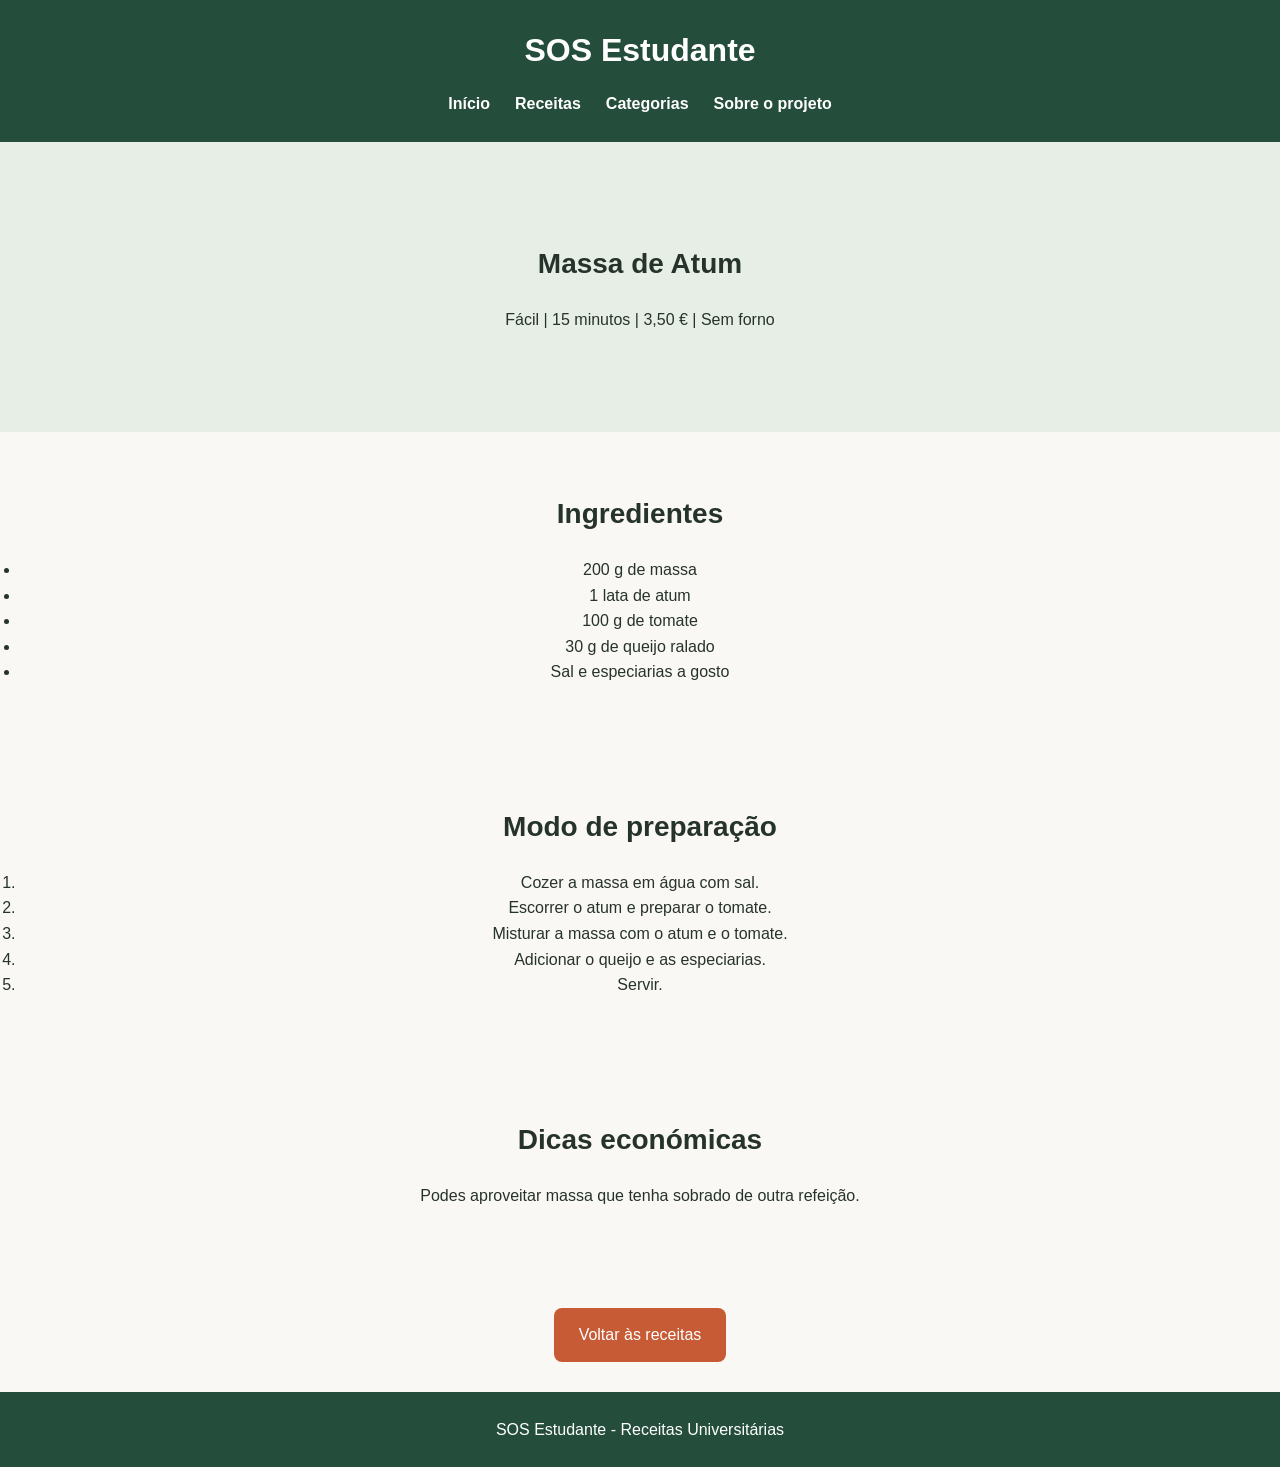
==== receita.html @ 29cf78cd "Adiciona pagina de detalhe da receita e navegacao entre  receitas" ====
<!DOCTYPE html>
<html lang="pt">

<head>
    <meta charset="UTF-8">
    <meta name="viewport" content="width=device-width, initial-scale=1.0">
    <title>Massa de Atum - SOS Estudante</title>

    <link rel="stylesheet" href="css/style.css">
</head>

<body>

    <header>
        <h1>SOS Estudante</h1>

        <nav>
            <a href="index.html">Início</a>
            <a href="receitas.html">Receitas</a>
            <a href="receitas.html#categorias">Categorias</a>
            <a href="index.html#sobre">Sobre o projeto</a>
        </nav>
    </header>

    <main>

        <section>
            <h2>Massa de Atum</h2>
            <p>Fácil | 15 minutos | 3,50 € | Sem forno</p>
        </section>

        <section>
            <h2>Ingredientes</h2>

            <ul>
                <li>200 g de massa</li>
                <li>1 lata de atum</li>
                <li>100 g de tomate</li>
                <li>30 g de queijo ralado</li>
                <li>Sal e especiarias a gosto</li>
            </ul>
        </section>

        <section>
            <h2>Modo de preparação</h2>

            <ol>
                <li>Cozer a massa em água com sal.</li>
                <li>Escorrer o atum e preparar o tomate.</li>
                <li>Misturar a massa com o atum e o tomate.</li>
                <li>Adicionar o queijo e as especiarias.</li>
                <li>Servir.</li>
            </ol>
        </section>

        <section>
            <h2>Dicas económicas</h2>

            <p>
                Podes aproveitar massa que tenha sobrado
                de outra refeição.
            </p>
        </section>
        <section class="voltar-receitas">
            <a href="receitas.html" class="botao-receita">
                Voltar às receitas
            </a>
        </section>


    </main>

    <footer>
        <p>SOS Estudante - Receitas Universitárias</p>
    </footer>

</body>
</html>
---- css/style.css ----
/* Estilo geral */
* {
    margin: 0;
    padding: 0;
    box-sizing: border-box;
}

body {
    font-family: Arial, sans-serif;
    background-color: #faf8f4;
    color: #26332b;
    line-height: 1.6;
}

/* Cabeçalho */
header {
    background-color: #244d3b;
    color: white;
    padding: 25px;
    text-align: center;
}

header h1 {
    margin-bottom: 15px;
    font-size: 32px;
}

nav {
    display: flex;
    justify-content: center;
    flex-wrap: wrap;
    gap: 25px;
}

nav a {
    color: white;
    text-decoration: none;
    font-weight: bold;
}

nav a:hover {
    color: #f4c77a;
}

/* Secções */
main section {
    padding: 60px 20px;
    text-align: center;
}

main section:first-child {
    background-color: #e7eee5;
    padding: 100px 20px;
}

h2 {
    font-size: 28px;
    margin-bottom: 20px;
}

/* Botões das categorias */
button {
    background-color: #c65b36;
    color: white;
    border: none;
    border-radius: 8px;
    padding: 14px 25px;
    margin: 8px;
    font-size: 16px;
    cursor: pointer;
}

button:hover {
    background-color: #a74628;
}

/* Receitas */
#receitas {
    background-color: #fff;
}

article {
    display: inline-block;
    vertical-align: top;
    background-color: #f4f1ea;
    width: 260px;
    min-height: 130px;
    margin: 15px;
    padding: 25px;
    border-radius: 12px;
    box-shadow: 0 4px 12px rgba(0,0,0,0.08);
}

article h3 {
    margin-bottom: 12px;
    color: #244d3b;
}

/* Sobre o projeto */
#sobre {
    background-color: #e7eee5;
}

/* Rodapé */
footer {
    background-color: #244d3b;
    color: white;
    padding: 25px;
    text-align: center;
}

/* Adaptação a telemóveis */
@media (max-width: 600px) {
    header h1 {
        font-size: 26px;
    }

    nav {
        gap: 12px;
    }

    main section {
        padding: 40px 15px;
    }

    h2 {
        font-size: 23px;
    }

    article {
        display: block;
        width: 100%;
        max-width: 340px;
        margin: 15px auto;
    }
}


/* Barra de pesquisa */
#pesquisa {
    width: 100%;
    max-width: 450px;
    padding: 14px;
    margin: 20px 0;
    border: 1px solid #ccc;
    border-radius: 8px;
    font-size: 16px;
}

/* Destaque da barra quando selecionada */
#pesquisa:focus {
    outline: none;
    border-color: #244d3b;
}

/* Organização dos filtros */
.filtros {
    display: flex;
    justify-content: center;
    flex-wrap: wrap;
    gap: 10px;
}


/* Botão para visualizar receitas */
.botao-receita {
    display: inline-block;
    background-color: #c65b36;
    color: white;
    text-decoration: none;
    padding: 14px 25px;
    border-radius: 8px;
    margin-top: 10px;
    font-size: 16px;
}

.botao-receita:hover {
    background-color: #a74628;
}


/* Botão para voltar à lista de receitas */
.voltar-receitas {
    text-align: center;
    padding: 30px;
}
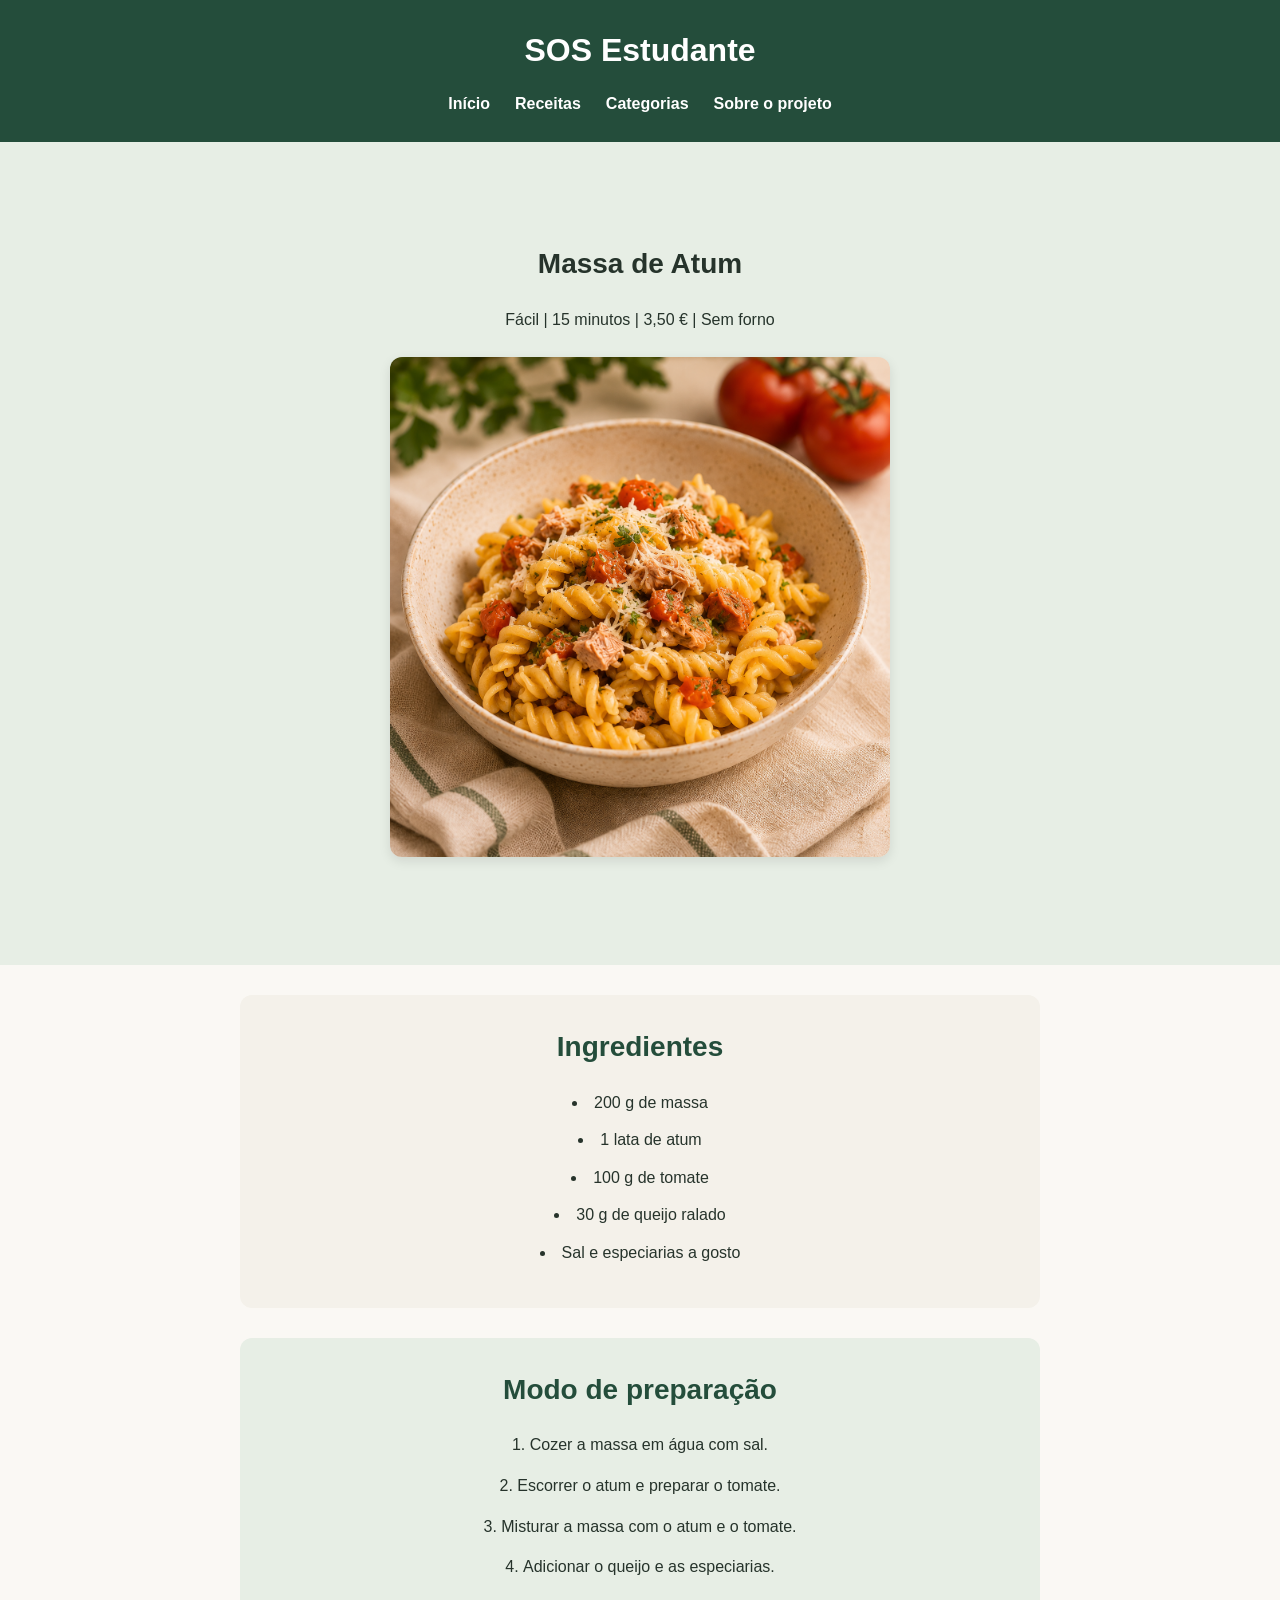
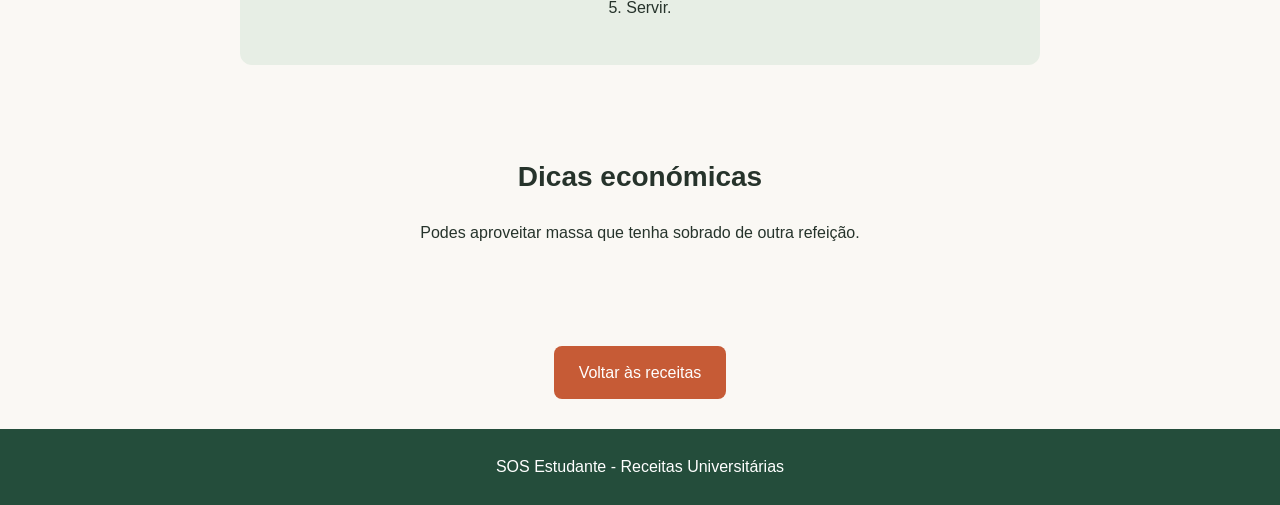
==== commit 2dbec598: "Adiciona imagens e melhora apresentacao das receitas" ====
--- a/receita.html
+++ b/receita.html
@@ -28,10 +28,14 @@
         <section>
             <h2>Massa de Atum</h2>
             <p>Fácil | 15 minutos | 3,50 € | Sem forno</p>
+            <img src="img/massa-atum.png"
+                alt="Prato de massa com atum"
+                class="imagem-receita">
         </section>
 
-        <section>
+        <section class="ingredientes">
             <h2>Ingredientes</h2>
+
 
             <ul>
                 <li>200 g de massa</li>
@@ -42,8 +46,10 @@
             </ul>
         </section>
 
-        <section>
+
+        <section class="preparacao">
             <h2>Modo de preparação</h2>
+
 
             <ol>
                 <li>Cozer a massa em água com sal.</li>
--- a/css/style.css
+++ b/css/style.css
@@ -185,3 +185,92 @@
     text-align: center;
     padding: 30px;
 }
+
+/* Ingredientes da receita */
+.ingredientes {
+    background-color: #f4f1ea;
+    max-width: 800px;
+    margin: 30px auto;
+    padding: 30px;
+    border-radius: 12px;
+    text-align: center;
+}
+
+.ingredientes h2 {
+    color: #244d3b;
+    text-align: center;
+}
+
+.ingredientes ul {
+    padding-left: 25px;
+}
+
+.ingredientes li {
+    margin-bottom: 12px;
+}
+
+/* Modo de preparação */
+.preparacao {
+    background-color: #e7eee5;
+    max-width: 800px;
+    margin: 30px auto;
+    padding: 30px;
+    border-radius: 12px;
+    text-align: center;
+}
+
+.preparacao h2 {
+    color: #244d3b;
+    text-align: center;
+}
+
+.preparacao ol {
+    padding-left: 25px;
+}
+
+.preparacao li {
+    margin-bottom: 15px;
+}
+
+.ingredientes ul,
+.preparacao ol {
+    list-style-position: inside;
+    padding-left: 0;
+}
+
+.ingredientes li,
+.preparacao li {
+    text-align: center;
+}
+
+
+/* Imagem da página de detalhe da receita */
+.imagem-receita {
+    width: 100%;
+    max-width: 500px;
+    height: auto;
+    border-radius: 12px;
+    margin-top: 25px;
+    box-shadow: 0 4px 12px rgba(0, 0, 0, 0.1);
+}
+
+
+/* Cartões das receitas */
+.cartao-receita {
+    width: 280px;
+    padding: 15px;
+    background-color: #f4f1ea;
+    border-radius: 12px;
+    text-align: center;
+    overflow: hidden;
+}
+
+/* Imagens dos cartões */
+.imagem-cartao {
+    width: 100%;
+    height: 180px;
+    object-fit: cover;
+    border-radius: 8px;
+    margin-bottom: 15px;
+}
+
